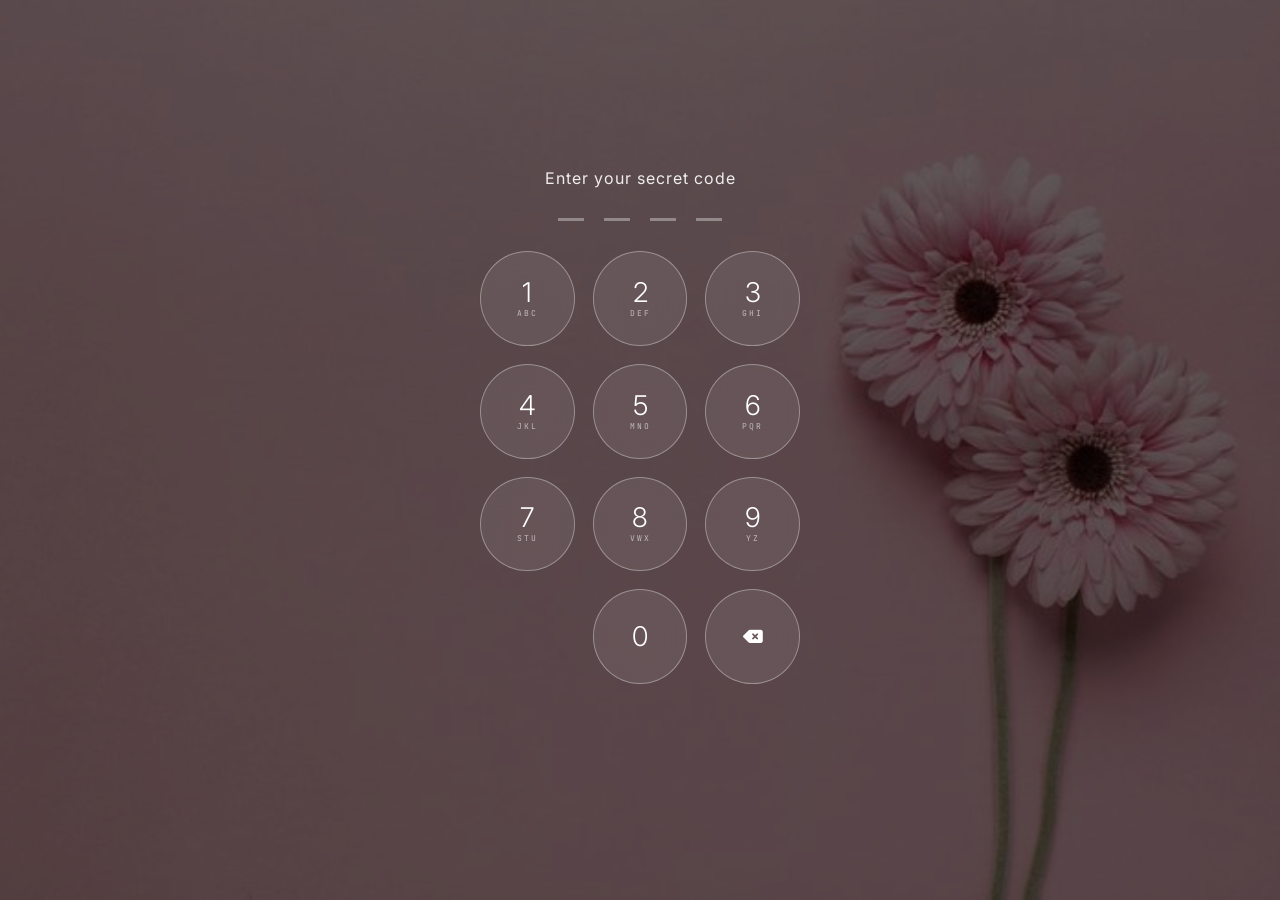
==== index.html @ e637bdd1 "update the login pagfe to index" ====
<!DOCTYPE html>
<html>
<head>
<meta charset="UTF-8">
<meta name="viewport" content="width=device-width, initial-scale=1.0">
<title>Login</title>
<link href="https://fonts.googleapis.com/css2?family=Inter:wght@300;400&family=JetBrains+Mono&display=swap" rel="stylesheet">
<link rel="stylesheet" href="https://cdnjs.cloudflare.com/ajax/libs/font-awesome/6.5.1/css/all.min.css">
<style>
  * { margin: 0; padding: 0; box-sizing: border-box; }
  html, body { height: 100%; font-family: 'Inter', sans-serif; overflow: hidden; background: #000; color: #fff; }
  .bg { position: fixed; inset: 0; background-image: url('assets/login.jpg'); background-size: cover; background-position: center; filter: brightness(0.4); z-index: 0; }
  .wrap { position: relative; z-index: 1; width: 100%; height: 100%; display: flex; flex-direction: column; align-items: center; justify-content: center; padding: 40px 24px; gap: 30px; }
  .title { font-size: 1rem; font-weight: 400; letter-spacing: 1px; opacity: 0.9; text-align: center; }
  .dots { display: flex; gap: 20px; }
  .dots span { width: 26px; height: 3px; background: rgba(255,255,255,0.35); transition: 0.25s; }
  .dots span.filled { background: #fff; transform: scaleY(1.4); }
  .dots.shake { animation: shk 0.45s ease; }
  @keyframes shk { 0%,100% { transform: translateX(0); } 20% { transform: translateX(-10px); } 40% { transform: translateX(10px); } 60% { transform: translateX(-6px); } 80% { transform: translateX(6px); } }
  .pad { display: grid; grid-template-columns: repeat(3, 1fr); gap: 18px; width: min(80vw, 320px); }
  .btn { aspect-ratio: 1 / 1; border-radius: 50%; border: 1px solid rgba(255,255,255,0.35); background: rgba(255,255,255,0.08); backdrop-filter: blur(14px); -webkit-backdrop-filter: blur(14px); color: #fff; font-family: inherit; cursor: pointer; display: flex; flex-direction: column; align-items: center; justify-content: center; gap: 2px; transition: 0.15s; }
  .btn:hover { background: rgba(255,255,255,0.16); }
  .btn:active { transform: scale(0.93); background: rgba(255,255,255,0.28); }
  .btn .num { font-size: 1.7rem; font-weight: 300; line-height: 1; }
  .btn .alpha { font-family: 'JetBrains Mono', monospace; font-size: 0.5rem; letter-spacing: 2px; opacity: 0.6; }
  .btn.empty { visibility: hidden; pointer-events: none; }
  .btn.del { font-size: 1.1rem; }
  .msg { font-family: 'JetBrains Mono', monospace; font-size: 0.8rem; letter-spacing: 3px; text-transform: uppercase; min-height: 1.4em; }
</style>
</head>
<body>

<div class="bg"></div>
<div class="wrap">
  <h2 class="title">Enter your secret code</h2>
  <div class="dots" id="dots"><span></span><span></span><span></span><span></span></div>
  <div class="pad">
    <button class="btn" onclick="press('1')"><span class="num">1</span><span class="alpha">ABC</span></button>
    <button class="btn" onclick="press('2')"><span class="num">2</span><span class="alpha">DEF</span></button>
    <button class="btn" onclick="press('3')"><span class="num">3</span><span class="alpha">GHI</span></button>
    <button class="btn" onclick="press('4')"><span class="num">4</span><span class="alpha">JKL</span></button>
    <button class="btn" onclick="press('5')"><span class="num">5</span><span class="alpha">MNO</span></button>
    <button class="btn" onclick="press('6')"><span class="num">6</span><span class="alpha">PQR</span></button>
    <button class="btn" onclick="press('7')"><span class="num">7</span><span class="alpha">STU</span></button>
    <button class="btn" onclick="press('8')"><span class="num">8</span><span class="alpha">VWX</span></button>
    <button class="btn" onclick="press('9')"><span class="num">9</span><span class="alpha">YZ</span></button>
    <button class="btn empty"></button>
    <button class="btn" onclick="press('0')"><span class="num">0</span></button>
    <button class="btn del" onclick="del()"><i class="fa-solid fa-delete-left"></i></button>
  </div>
  <p class="msg" id="msg"></p>
</div>

<script>
  localStorage.clear();
  sessionStorage.clear();

  var CODE = '1234';
  var typed = '';

  function press(k) {
    if (typed.length >= 4) return;
    typed += k;
    render();
    if (typed.length === 4) {
      setTimeout(function() {
        if (typed === CODE) {
          document.getElementById('msg').textContent = 'CORRECT';
          document.getElementById('msg').style.color = '#4ade80';
          setTimeout(function() { window.location.href = 'loading.html'; }, 600);
        } else {
          document.getElementById('msg').textContent = 'WRONG';
          document.getElementById('msg').style.color = '#e94b2c';
          document.getElementById('dots').classList.add('shake');
          setTimeout(function() {
            document.getElementById('dots').classList.remove('shake');
            typed = '';
            render();
            document.getElementById('msg').textContent = '';
          }, 500);
        }
      }, 180);
    }
  }

  function del() { typed = typed.slice(0, -1); render(); }

  function render() {
    var d = document.querySelectorAll('#dots span');
    for (var i = 0; i < d.length; i++) {
      if (i < typed.length) d[i].classList.add('filled');
      else d[i].classList.remove('filled');
    }
  }
</script>
</body>
</html>
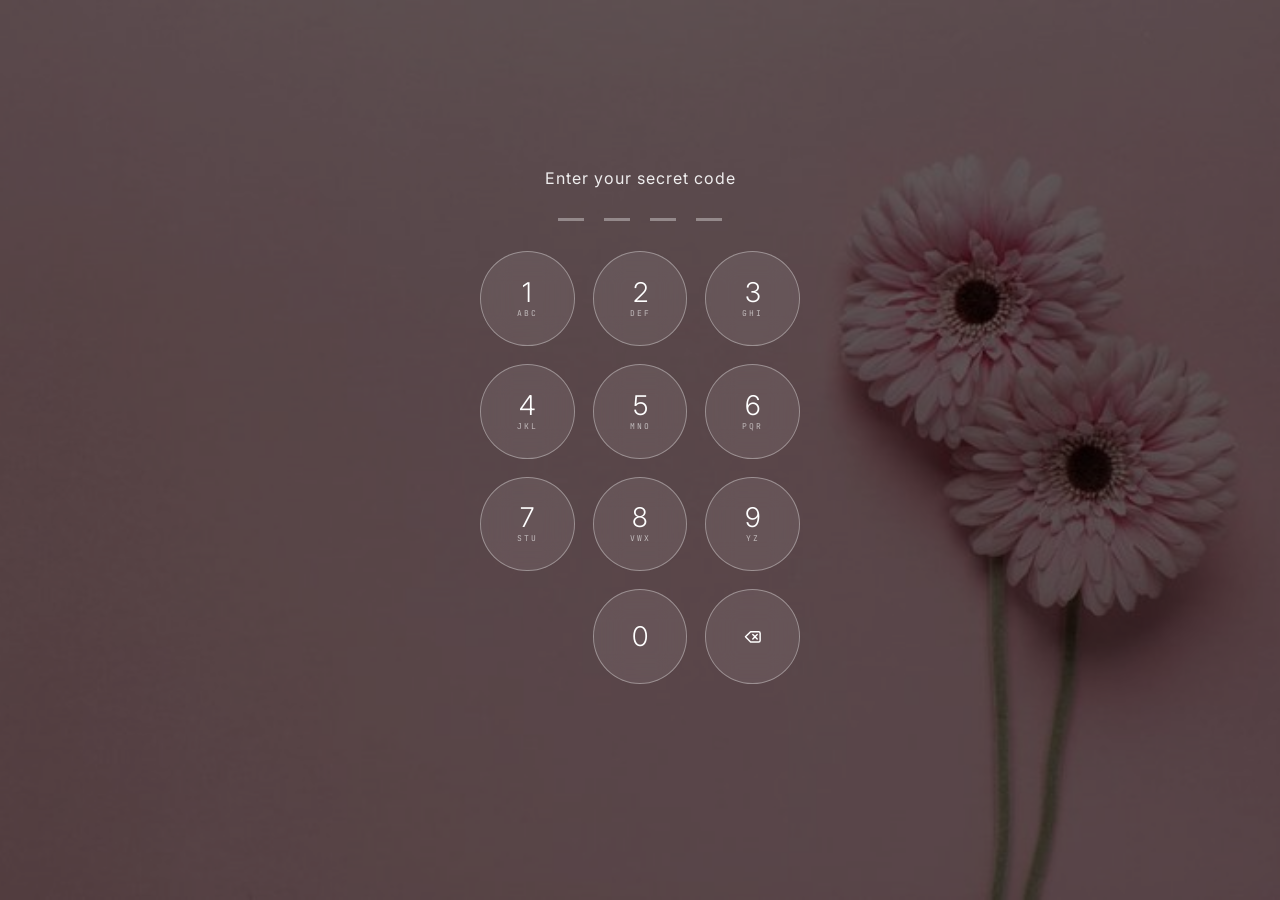
==== commit 2df05822: "Remove loading and puzzle HTML files to streamline project structure" ====
--- a/index.html
+++ b/index.html
@@ -1,97 +1,1270 @@
 <!DOCTYPE html>
-<html>
+<html lang="en">
 <head>
 <meta charset="UTF-8">
-<meta name="viewport" content="width=device-width, initial-scale=1.0">
-<title>Login</title>
-<link href="https://fonts.googleapis.com/css2?family=Inter:wght@300;400&family=JetBrains+Mono&display=swap" rel="stylesheet">
-<link rel="stylesheet" href="https://cdnjs.cloudflare.com/ajax/libs/font-awesome/6.5.1/css/all.min.css">
+<meta name="viewport" content="width=device-width, initial-scale=1.0, viewport-fit=cover">
+<title>Birthday.</title>
+<link rel="preconnect" href="https://fonts.googleapis.com">
+<link rel="preconnect" href="https://fonts.gstatic.com" crossorigin>
+<link href="https://fonts.googleapis.com/css2?family=Inter:wght@300;400;500;600;700;800;900&family=JetBrains+Mono:wght@400;500;600&display=swap" rel="stylesheet">
+<link rel="icon" href="assets/favi.png">
 <style>
+  /* ========== BASE ========== */
   * { margin: 0; padding: 0; box-sizing: border-box; }
-  html, body { height: 100%; font-family: 'Inter', sans-serif; overflow: hidden; background: #000; color: #fff; }
-  .bg { position: fixed; inset: 0; background-image: url('assets/login.jpg'); background-size: cover; background-position: center; filter: brightness(0.4); z-index: 0; }
-  .wrap { position: relative; z-index: 1; width: 100%; height: 100%; display: flex; flex-direction: column; align-items: center; justify-content: center; padding: 40px 24px; gap: 30px; }
-  .title { font-size: 1rem; font-weight: 400; letter-spacing: 1px; opacity: 0.9; text-align: center; }
-  .dots { display: flex; gap: 20px; }
-  .dots span { width: 26px; height: 3px; background: rgba(255,255,255,0.35); transition: 0.25s; }
-  .dots span.filled { background: #fff; transform: scaleY(1.4); }
-  .dots.shake { animation: shk 0.45s ease; }
+  html, body { height: 100%; overflow: hidden; background: #000; font-family: 'Inter', sans-serif; -webkit-font-smoothing: antialiased; }
+  .hidden { display: none !important; }
+  .ic { width: 1em; height: 1em; fill: none; stroke: currentColor; stroke-width: 2; stroke-linecap: round; stroke-linejoin: round; vertical-align: -0.125em; flex-shrink: 0; }
+  .screen { position: fixed; inset: 0; display: none; overflow: hidden; }
+  .screen.active { display: block; animation: scrIn 0.3s ease both; }
+  @keyframes scrIn { from { opacity: 0; } to { opacity: 1; } }
+
+  /* ========== 1. PIN ========== */
+  #s-pin { background: #000; color: #fff; }
+  #s-pin .bg { position: absolute; inset: 0; background: url('assets/login.jpg') center / cover no-repeat; z-index: 0; }
+  #s-pin .bg::after { content: ''; position: absolute; inset: 0; background: rgba(0,0,0,0.6); }
+  #s-pin .wrap { position: relative; z-index: 1; width: 100%; height: 100%; display: flex; flex-direction: column; align-items: center; justify-content: center; padding: 40px 24px; gap: 30px; }
+  #s-pin .title { font-size: 1rem; font-weight: 400; letter-spacing: 1px; opacity: 0.9; text-align: center; }
+  #s-pin .dots { display: flex; gap: 20px; }
+  #s-pin .dots span { width: 26px; height: 3px; background: rgba(255,255,255,0.35); transition: 0.25s; }
+  #s-pin .dots span.filled { background: #fff; transform: scaleY(1.4); }
+  #s-pin .dots.shake { animation: shk 0.45s ease; }
   @keyframes shk { 0%,100% { transform: translateX(0); } 20% { transform: translateX(-10px); } 40% { transform: translateX(10px); } 60% { transform: translateX(-6px); } 80% { transform: translateX(6px); } }
-  .pad { display: grid; grid-template-columns: repeat(3, 1fr); gap: 18px; width: min(80vw, 320px); }
-  .btn { aspect-ratio: 1 / 1; border-radius: 50%; border: 1px solid rgba(255,255,255,0.35); background: rgba(255,255,255,0.08); backdrop-filter: blur(14px); -webkit-backdrop-filter: blur(14px); color: #fff; font-family: inherit; cursor: pointer; display: flex; flex-direction: column; align-items: center; justify-content: center; gap: 2px; transition: 0.15s; }
-  .btn:hover { background: rgba(255,255,255,0.16); }
-  .btn:active { transform: scale(0.93); background: rgba(255,255,255,0.28); }
-  .btn .num { font-size: 1.7rem; font-weight: 300; line-height: 1; }
-  .btn .alpha { font-family: 'JetBrains Mono', monospace; font-size: 0.5rem; letter-spacing: 2px; opacity: 0.6; }
-  .btn.empty { visibility: hidden; pointer-events: none; }
-  .btn.del { font-size: 1.1rem; }
-  .msg { font-family: 'JetBrains Mono', monospace; font-size: 0.8rem; letter-spacing: 3px; text-transform: uppercase; min-height: 1.4em; }
+  #s-pin .pad { display: grid; grid-template-columns: repeat(3, 1fr); gap: 18px; width: min(80vw, 320px); }
+  #s-pin .btn { aspect-ratio: 1 / 1; border-radius: 50%; border: 1px solid rgba(255,255,255,0.35); background: rgba(255,255,255,0.08); backdrop-filter: blur(14px); -webkit-backdrop-filter: blur(14px); color: #fff; font-family: inherit; cursor: pointer; display: flex; flex-direction: column; align-items: center; justify-content: center; gap: 2px; transition: 0.15s; }
+  #s-pin .btn:hover { background: rgba(255,255,255,0.16); }
+  #s-pin .btn:active { transform: scale(0.93); background: rgba(255,255,255,0.28); }
+  #s-pin .btn .num { font-size: 1.7rem; font-weight: 300; line-height: 1; }
+  #s-pin .btn .alpha { font-family: 'JetBrains Mono', monospace; font-size: 0.5rem; letter-spacing: 2px; opacity: 0.6; }
+  #s-pin .btn.empty { visibility: hidden; pointer-events: none; }
+  #s-pin .btn.del { font-size: 1.1rem; }
+  #s-pin .msg { font-family: 'JetBrains Mono', monospace; font-size: 0.8rem; letter-spacing: 3px; text-transform: uppercase; min-height: 1.4em; }
+
+  /* ========== 2. LOADING ========== */
+  #s-load { background: #000; color: #fff; }
+  #s-load .wrap { width: 100%; height: 100%; display: flex; flex-direction: column; align-items: center; justify-content: center; gap: 22px; }
+  #s-load .loader { width: 60px; height: 60px; border-radius: 50%; background: repeating-conic-gradient(from 0deg, rgba(255,255,255,0.9) 0deg 10deg, transparent 10deg 30deg); -webkit-mask: radial-gradient(circle, transparent 42%, #000 43%); mask: radial-gradient(circle, transparent 42%, #000 43%); animation: spin 1.1s linear infinite; }
+  @keyframes spin { to { transform: rotate(360deg); } }
+  #s-load .lbl { font-family: 'JetBrains Mono', monospace; font-size: 0.85rem; letter-spacing: 6px; text-transform: uppercase; }
+  #s-load .count { font-family: 'JetBrains Mono', monospace; font-size: 1.4rem; letter-spacing: 3px; color: rgba(255,255,255,0.55); margin-top: -6px; display: flex; align-items: baseline; justify-content: center; gap: 12px; }
+  #s-load .cnum { min-width: 3ch; text-align: right; font-variant-numeric: tabular-nums; }
+  #s-load .days { font-size: 0.7rem; letter-spacing: 4px; }
+  #s-load .msg { font-weight: 300; font-size: 1.15rem; letter-spacing: 2px; margin-top: 10px; min-height: 1.6em; transition: opacity 0.4s, transform 0.4s; }
+  #s-load .msg.swap { opacity: 0; transform: translateY(6px); }
+
+  /* ========== 3. COUNTDOWN ========== */
+  #s-count { background: #fff; color: #0a0a0a; }
+  #s-count .wrap { position: relative; width: 100%; height: 100%; }
+  #s-count .top { position: absolute; top: 0; left: 0; right: 0; padding: 30px 26px; display: flex; flex-direction: column; gap: 10px; z-index: 3; }
+  #s-count .mark { font-family: 'JetBrains Mono', monospace; font-size: 0.72rem; letter-spacing: 3px; color: #8a8a8a; }
+  #s-count .title { font-weight: 800; font-size: clamp(1.4rem, 6vw, 2.4rem); line-height: 1; letter-spacing: -1.5px; }
+  #s-count .center { position: absolute; inset: 0; display: flex; flex-direction: column; align-items: center; justify-content: center; z-index: 3; }
+  #s-count .num { font-weight: 900; font-size: clamp(12rem, 45vw, 24rem); line-height: 0.85; letter-spacing: -12px; transition: transform 0.35s ease; }
+  #s-count .num.pop { transform: scale(1.12); }
+  #s-count .sub { font-family: 'JetBrains Mono', monospace; font-size: 0.75rem; letter-spacing: 4px; color: #8a8a8a; text-transform: uppercase; margin-top: 20px; }
+  #s-count .red { position: absolute; bottom: 0; left: 0; right: 0; height: 32%; background: #e94b2c; z-index: 1; }
+
+  /* ========== 4. HOME ========== */
+  #s-home { background: #fff; color: #0a0a0a; }
+
+
+  .top-stack { position: absolute; top: 0; left: 0; right: 0; z-index: 60; background: #fff; border-bottom: 1.5px solid #0a0a0a; }
+  .marquee { width: 100%; overflow: hidden; background: #0a0a0a; color: #fff; padding: 6px 0; }
+  .marquee-track { display: inline-flex; align-items: center; gap: 20px; white-space: nowrap; animation: mq 30s linear infinite; }
+  .mq-item { display: inline-flex; align-items: center; gap: 7px; font-family: 'JetBrains Mono', monospace; font-size: 0.62rem; font-weight: 500; letter-spacing: 2px; text-transform: uppercase; }
+  .mq-item .ic { color: #e94b2c; font-size: 0.55rem; }
+  .mq-sep { color: #e94b2c; font-size: 0.9rem; font-weight: 700; }
+  @keyframes mq { from { transform: translateX(0); } to { transform: translateX(-50%); } }
+
+  .nav { display: flex; align-items: center; justify-content: space-between; padding: 12px 18px; }
+  .nav-btn { width: 42px; height: 42px; border: 1.5px solid #0a0a0a; background: #fff; cursor: pointer; display: flex; align-items: center; justify-content: center; font-size: 1rem; }
+  .nav-brand { font-weight: 800; font-size: 1.4rem; letter-spacing: -1px; }
+  .nav-idx { font-family: 'JetBrains Mono', monospace; font-size: 0.7rem; letter-spacing: 2px; color: #8a8a8a; }
+
+  .dov { position: absolute; inset: 0; background: rgba(10,10,10,0.4); opacity: 0; pointer-events: none; transition: 0.35s; z-index: 70; }
+  .dov.open { opacity: 1; pointer-events: auto; }
+  .drawer { position: absolute; top: 0; left: 0; bottom: 0; width: min(80vw, 340px); background: #fff; border-right: 1.5px solid #0a0a0a; transform: translateX(-105%); transition: transform 0.45s cubic-bezier(0.22, 1, 0.36, 1); z-index: 80; display: flex; flex-direction: column; padding: 24px 22px; }
+  .drawer.open { transform: translateX(0); }
+  .drawer-head { display: flex; align-items: center; justify-content: space-between; margin-bottom: 30px; padding-bottom: 16px; border-bottom: 1.5px solid #0a0a0a; }
+  .drawer-title { font-family: 'JetBrains Mono', monospace; font-size: 0.85rem; letter-spacing: 4px; font-weight: 600; }
+  .drawer-close { width: 34px; height: 34px; border: 1.5px solid #0a0a0a; background: #fff; cursor: pointer; display: flex; align-items: center; justify-content: center; }
+  .drawer-btn { display: flex; align-items: center; gap: 16px; width: 100%; padding: 18px 4px; border: none; border-bottom: 1px solid #e5e5e5; background: transparent; cursor: pointer; text-align: left; transition: 0.25s; transform: translateX(-16px); opacity: 0; }
+  .drawer.open .drawer-btn { transform: translateX(0); opacity: 1; }
+  .drawer.open .drawer-btn:nth-child(1) { transition-delay: 0.08s; }
+  .drawer.open .drawer-btn:nth-child(2) { transition-delay: 0.13s; }
+  .drawer.open .drawer-btn:nth-child(3) { transition-delay: 0.18s; }
+  .drawer.open .drawer-btn:nth-child(4) { transition-delay: 0.23s; }
+  .drawer.open .drawer-btn:nth-child(5) { transition-delay: 0.28s; }
+  .d-num { font-family: 'JetBrains Mono', monospace; font-size: 0.68rem; color: #8a8a8a; }
+  .d-label { font-weight: 700; font-size: 1.4rem; letter-spacing: -0.5px; flex: 1; }
+  .d-arrow { font-size: 0.85rem; color: #8a8a8a; }
+
+  .stage { position: absolute; top: 108px; bottom: 52px; left: 0; right: 0; overflow: hidden; }
+  .page { position: absolute; inset: 0; opacity: 0; transform: translateX(100%); transition: transform 0.5s cubic-bezier(0.22, 1, 0.36, 1), opacity 0.4s; pointer-events: none; overflow-y: auto; }
+  .page.active { opacity: 1; transform: translateX(0); pointer-events: auto; }
+  .page.exit-left { transform: translateX(-30%); opacity: 0; }
+
+  .lab-home { position: relative; width: 100%; min-height: 100%; padding: 22px; overflow: hidden; }
+  .lab-top { display: flex; justify-content: space-between; gap: 20px; margin-bottom: 26px; position: relative; z-index: 3; }
+  .lab-top-col { display: flex; flex-direction: column; gap: 8px; }
+  .lab-top-col.right { max-width: 180px; align-items: flex-end; text-align: right; }
+  .lab-label { font-family: 'JetBrains Mono', monospace; font-size: 0.62rem; letter-spacing: 2.5px; color: #8a8a8a; text-transform: uppercase; }
+  .lab-line { width: 40px; height: 1px; background: #0a0a0a; }
+  .lab-blurb { font-size: 0.72rem; line-height: 1.5; }
+  .lab-title { font-weight: 900; font-size: clamp(4rem, 22vw, 8.5rem); line-height: 0.85; letter-spacing: -6px; position: relative; z-index: 3; }
+  .lab-side { position: absolute; right: 22px; top: 42%; display: flex; flex-direction: column; align-items: center; gap: 10px; transform: rotate(90deg); z-index: 4; pointer-events: none; white-space: nowrap; }
+  .lab-side-text { font-family: 'JetBrains Mono', monospace; font-size: 0.6rem; letter-spacing: 3px; text-transform: uppercase; }
+  .lab-side-line { width: 30px; height: 1px; background: #0a0a0a; }
+  .lab-red { position: absolute; bottom: 0; left: 0; right: 0; height: 46%; background: #e94b2c; z-index: 1; }
+  .lab-cutie { position: absolute; bottom: 0; left: 50%; transform: translateX(-50%); width: min(78vw, 380px); z-index: 2; pointer-events: none; }
+  .lab-cutie img { width: 100%; height: auto; display: block; filter: grayscale(100%) contrast(1.15); mix-blend-mode: multiply; }
+  .lab-arrow { position: absolute; bottom: 22px; left: 22px; width: 54px; height: 54px; background: #0a0a0a; color: #fff; border: none; cursor: pointer; font-size: 1.05rem; display: flex; align-items: center; justify-content: center; z-index: 5; }
+
+  .lab-page { position: relative; min-height: 100%; padding: 22px; overflow: hidden; }
+  .lab-page-top { display: flex; justify-content: space-between; margin-bottom: 26px; position: relative; z-index: 3; }
+  .lab-page-title { font-weight: 900; font-size: clamp(3.5rem, 18vw, 6.5rem); line-height: 0.85; letter-spacing: -5px; position: relative; z-index: 3; }
+  .lab-red-small { position: absolute; top: 38%; left: 0; right: 0; height: 62%; background: #e94b2c; z-index: 1; }
+  .lab-content { position: relative; z-index: 2; margin-top: 22px; display: flex; flex-direction: column; gap: 16px; }
+  .lab-caption { font-size: 0.85rem; line-height: 1.5; color: #fff; font-weight: 500; display: inline-flex; align-items: center; gap: 8px; }
+
+  .music-box { display: flex; align-items: center; gap: 16px; padding: 16px; background: #fff; border: 1.5px solid #0a0a0a; }
+  .play-btn { width: 52px; height: 52px; border: none; background: #0a0a0a; color: #fff; font-size: 1rem; cursor: pointer; display: flex; align-items: center; justify-content: center; }
+  .music-title { font-family: 'JetBrains Mono', monospace; font-weight: 700; font-size: 0.8rem; letter-spacing: 2px; margin-bottom: 8px; }
+  .eq { display: flex; gap: 3px; align-items: flex-end; height: 14px; }
+  .eq span { display: block; width: 3px; background: #e94b2c; height: 3px; animation: eq 1s ease-in-out infinite; animation-play-state: paused; }
+  .eq.active span { animation-play-state: running; }
+  @keyframes eq { 0%,100% { height: 3px; } 50% { height: 14px; } }
+
+  .notif { display: flex; align-items: center; gap: 14px; padding: 16px; background: #fff; border: 1.5px solid #0a0a0a; cursor: pointer; }
+  .notif-icon { position: relative; width: 42px; height: 42px; background: #e94b2c; color: #fff; display: flex; align-items: center; justify-content: center; }
+  .notif-dot { position: absolute; top: -4px; right: -4px; width: 12px; height: 12px; background: #0a0a0a; border: 2px solid #fff; }
+  .notif-body { flex: 1; text-align: left; }
+  .notif-title { font-weight: 700; font-size: 0.9rem; }
+  .notif-sub { font-family: 'JetBrains Mono', monospace; font-size: 0.65rem; letter-spacing: 1.5px; color: #8a8a8a; margin-top: 3px; text-transform: uppercase; }
+  .letter { margin-top: 16px; border: 1.5px solid #0a0a0a; background: #fff; padding: 20px 18px; max-height: 55vh; overflow-y: auto; }
+  .letter p { font-size: 0.95rem; line-height: 1.75; white-space: pre-wrap; }
+
+  /* ========== INSTAGRAM GALLERY ========== */
+  .ig-page {
+    position: relative;
+    width: 100%;
+    min-height: 100%;
+    background: #e8d5c8;
+    display: flex;
+    align-items: flex-start;
+    justify-content: center;
+    padding: 60px 16px 30px;
+    overflow-y: auto;
+  }
+  .ig-back {
+    position: absolute;
+    top: 16px;
+    left: 16px;
+    width: 42px;
+    height: 42px;
+    border: 1.5px solid #0a0a0a;
+    background: transparent;
+    color: #0a0a0a;
+    cursor: pointer;
+    display: flex;
+    align-items: center;
+    justify-content: center;
+    font-size: 1rem;
+    z-index: 5;
+    transition: 0.2s;
+  }
+  .ig-back:hover {
+    background: #0a0a0a;
+    color: #fff;
+  }
+  .ig-card {
+    width: 100%;
+    max-width: 460px;
+    background: #f0e3d6;
+    border: 1px solid #c9b8ab;
+    box-shadow: 0 10px 30px rgba(0,0,0,0.12);
+    display: flex;
+    flex-direction: column;
+  }
+  .ig-head {
+    display: flex;
+    align-items: center;
+    justify-content: space-between;
+    padding: 14px 16px;
+    border-bottom: 1px solid #d6c5b6;
+  }
+  .ig-user {
+    display: flex;
+    align-items: center;
+    gap: 12px;
+  }
+  .ig-avatar {
+    width: 40px;
+    height: 40px;
+    border-radius: 50%;
+    padding: 2px;
+    background: conic-gradient(from 180deg, #f9ce34, #ee2a7b, #6228d7, #f9ce34);
+    display: flex;
+    align-items: center;
+    justify-content: center;
+  }
+  .ig-avatar img {
+    width: 100%;
+    height: 100%;
+    border-radius: 50%;
+    object-fit: cover;
+    background: #f0e3d6;
+    border: 2px solid #f0e3d6;
+  }
+  .ig-username {
+    font-weight: 600;
+    font-size: 0.92rem;
+    color: #0a0a0a;
+    letter-spacing: 0.3px;
+  }
+  .ig-actions {
+    display: flex;
+    gap: 16px;
+    color: #0a0a0a;
+    font-size: 1.15rem;
+  }
+  .ig-photo {
+    position: relative;
+    width: 100%;
+    aspect-ratio: 1 / 1;
+    background: #d6c5b6;
+    overflow: hidden;
+  }
+  .ig-slide {
+    position: absolute;
+    inset: 0;
+    width: 100%;
+    height: 100%;
+    object-fit: cover;
+    opacity: 0;
+    transition: opacity 0.9s ease;
+  }
+  .ig-slide.active { opacity: 1; }
+  .ig-bottom {
+    display: flex;
+    align-items: center;
+    justify-content: space-between;
+    padding: 12px 16px 6px;
+    color: #0a0a0a;
+    font-size: 1.4rem;
+  }
+  .ig-icons-left {
+    display: flex;
+    gap: 16px;
+  }
+  .ig-caption {
+    padding: 4px 16px 18px;
+    font-size: 0.88rem;
+    color: #0a0a0a;
+    line-height: 1.5;
+  }
+  .ig-cap-user {
+    font-weight: 700;
+    margin-right: 8px;
+  }
+  .ig-cap-text { color: #3a3a3a; }
+
+  .btn-solid { padding: 14px 24px; border: 1.5px solid #0a0a0a; background: #0a0a0a; color: #fff; font-family: 'JetBrains Mono', monospace; font-size: 0.78rem; font-weight: 600; letter-spacing: 3px; text-transform: uppercase; cursor: pointer; display: inline-flex; align-items: center; justify-content: center; gap: 8px; text-decoration: none; }
+  .flyer-wrap { margin-top: 16px; display: flex; flex-direction: column; gap: 12px; animation: flyerIn 0.6s ease both; }
+  @keyframes flyerIn { from { opacity: 0; transform: translateY(20px); } to { opacity: 1; transform: translateY(0); } }
+  .flyer-frame { border: 1.5px solid #0a0a0a; background: #fff; padding: 6px; }
+  .flyer-frame img { width: 100%; display: block; }
+  .flyer-actions { display: flex; gap: 10px; flex-wrap: wrap; }
+  .flyer-actions .btn-solid { flex: 1; min-width: 130px; }
+
+  .gift-btn {
+    width: 120px; height: 120px;
+    border-radius: 50%;
+    background: #0a0a0a;
+    color: #fff;
+    border: none;
+    cursor: pointer;
+    display: flex;
+    flex-direction: column;
+    align-items: center;
+    justify-content: center;
+    gap: 6px;
+    margin: 20px auto;
+    font-family: 'JetBrains Mono', monospace;
+    font-size: 0.6rem;
+    letter-spacing: 2px;
+    text-transform: uppercase;
+    box-shadow: 0 0 0 0 rgba(233, 75, 44, 0.6);
+    animation: giftPulse 2s ease-in-out infinite;
+    position: relative;
+    z-index: 5;
+  }
+  .gift-btn .ic { font-size: 2rem; }
+  @keyframes giftPulse {
+    0%, 100% { box-shadow: 0 0 0 0 rgba(233, 75, 44, 0.6); transform: scale(1); }
+    50%      { box-shadow: 0 0 0 20px rgba(233, 75, 44, 0); transform: scale(1.05); }
+  }
+  .gift-btn:active { transform: scale(0.95); }
+
+  .hurray-overlay {
+    position: fixed; inset: 0;
+    display: flex; align-items: center; justify-content: center;
+    pointer-events: none;
+    z-index: 9999;
+    background: rgba(233, 75, 44, 0.25);
+    animation: hurrayFade 2s ease forwards;
+  }
+  .hurray-overlay span {
+    font-weight: 900;
+    font-size: clamp(3rem, 16vw, 9rem);
+    letter-spacing: -4px;
+    color: #0a0a0a;
+    text-shadow: 0 0 30px rgba(255,255,255,0.8);
+    animation: hurrayPop 1.6s ease-out forwards;
+  }
+  @keyframes hurrayPop {
+    0% { opacity: 0; transform: scale(0.4); }
+    35% { opacity: 1; transform: scale(1.1); }
+    70% { opacity: 1; transform: scale(1); }
+    100% { opacity: 0; transform: scale(1.05); }
+  }
+  @keyframes hurrayFade {
+    0%, 80% { opacity: 1; }
+    100% { opacity: 0; }
+  }
+
+  .footer {
+    position: absolute; bottom: 0; left: 0; right: 0;
+    z-index: 55;
+    display: flex; align-items: center; justify-content: center;
+    gap: 6px; padding: 12px 14px;
+    background: #0a0a0a; color: #fff;
+    font-family: 'JetBrains Mono', monospace;
+    font-size: 0.62rem; letter-spacing: 2px;
+    text-transform: uppercase;
+  }
+  .footer .ic { color: #e94b2c; font-size: 0.6rem; }
+
+  @media (max-width: 480px) {
+    .ig-page { padding: 56px 12px 24px; }
+    .ig-back { top: 12px; left: 12px; width: 38px; height: 38px; }
+    .ig-avatar { width: 36px; height: 36px; }
+    .ig-username { font-size: 0.85rem; }
+    .ig-actions { font-size: 1.05rem; gap: 14px; }
+    .ig-bottom { font-size: 1.25rem; padding: 10px 14px 4px; }
+    .ig-caption { font-size: 0.82rem; padding: 4px 14px 14px; }
+  }
+
+  /* ========== 5. PUZZLE ========== */
+  #s-puzzle { background: #fff; color: #0a0a0a; }
+  #s-puzzle .wrap { position: relative; width: 100%; height: 100%; display: flex; flex-direction: column; align-items: center; justify-content: center; padding: 40px 24px; }
+  #s-puzzle .top { position: absolute; top: 26px; left: 24px; right: 24px; display: flex; justify-content: space-between; }
+  #s-puzzle .lbl { font-family: 'JetBrains Mono', monospace; font-size: 0.62rem; letter-spacing: 2.5px; color: #8a8a8a; text-transform: uppercase; }
+  #s-puzzle .title { font-weight: 900; font-size: clamp(1.8rem, 8vw, 3rem); line-height: 0.9; letter-spacing: -2px; width: 100%; max-width: 400px; margin-bottom: 12px; z-index: 3; }
+  #s-puzzle .tag { font-family: 'JetBrains Mono', monospace; font-size: 0.66rem; letter-spacing: 2px; text-transform: uppercase; border: 1.5px solid #0a0a0a; padding: 6px 12px; margin-bottom: 24px; background: #fff; z-index: 3; }
+  #s-puzzle .frame { border: 1.5px solid #0a0a0a; padding: 10px; width: min(86vw, 320px); aspect-ratio: 1/1; background: #fff; z-index: 3; }
+  #s-puzzle .preview, #s-puzzle .grid { width: 100%; height: 100%; overflow: hidden; }
+  #s-puzzle .preview img { width: 100%; height: 100%; object-fit: cover; filter: grayscale(100%) contrast(1.1); }
+  #s-puzzle .grid { display: grid; grid-template-columns: repeat(3, 1fr); grid-template-rows: repeat(3, 1fr); gap: 2px; background: #0a0a0a; }
+  #s-puzzle .piece { background-size: 300% 300%; background-repeat: no-repeat; cursor: pointer; transition: 0.2s; filter: grayscale(100%) contrast(1.1); }
+  #s-puzzle .piece.sel { transform: scale(0.9); box-shadow: 0 0 0 2px #e94b2c inset; filter: grayscale(0%); }
+  #s-puzzle .swaps { margin-top: 18px; font-family: 'JetBrains Mono', monospace; font-weight: 600; font-size: 0.72rem; letter-spacing: 3px; text-transform: uppercase; z-index: 3; }
+  #s-puzzle .red { position: absolute; bottom: 0; left: 0; right: 0; height: 22%; background: #e94b2c; z-index: 1; }
+
+  .hurray { position: fixed; inset: 0; display: flex; align-items: center; justify-content: center; pointer-events: none; z-index: 9999; background: rgba(233,75,44,0.15); }
+  .hurray span { font-weight: 900; font-size: clamp(3rem, 16vw, 9rem); letter-spacing: -4px; animation: hp 1.6s ease-out forwards; }
+  @keyframes hp { 0% { opacity: 0; transform: scale(0.4); } 35% { opacity: 1; transform: scale(1.1); } 70% { opacity: 1; transform: scale(1); } 100% { opacity: 0; transform: scale(1.05); } }
+
+  #s-puzzle .win-screen { position: absolute; inset: 0; background: #fff; display: flex; flex-direction: column; align-items: center; justify-content: center; padding: 30px 24px; z-index: 100; opacity: 0; transition: opacity 0.6s ease; overflow-y: auto; }
+  #s-puzzle .win-screen.show { opacity: 1; }
+  #s-puzzle .win-title { font-weight: 900; font-size: clamp(2rem, 10vw, 3.5rem); letter-spacing: -3px; text-align: center; margin-bottom: 8px; }
+  #s-puzzle .win-sub { font-family: 'JetBrains Mono', monospace; font-size: 0.72rem; letter-spacing: 3px; color: #8a8a8a; text-transform: uppercase; margin-bottom: 24px; text-align: center; }
+  #s-puzzle .flyer-frame { width: min(90vw, 360px); border: 1.5px solid #0a0a0a; background: #fff; padding: 8px; margin-bottom: 20px; animation: pzFlyerIn 0.8s ease both; }
+  @keyframes pzFlyerIn { from { opacity: 0; transform: translateY(30px); } to { opacity: 1; transform: translateY(0); } }
+  #s-puzzle .flyer-frame img { width: 100%; display: block; }
+  #s-puzzle .win-actions { display: flex; gap: 10px; flex-wrap: wrap; justify-content: center; width: min(90vw, 360px); }
+  #s-puzzle .btn-solid { padding: 14px 20px; border: 1.5px solid #0a0a0a; background: #0a0a0a; color: #fff; font-family: 'JetBrains Mono', monospace; font-size: 0.72rem; font-weight: 600; letter-spacing: 2px; text-transform: uppercase; cursor: pointer; display: inline-flex; align-items: center; justify-content: center; gap: 8px; text-decoration: none; flex: 1; min-width: 130px; transition: 0.2s; }
+  #s-puzzle .btn-solid:hover { background: #e94b2c; border-color: #e94b2c; transform: translate(-2px, -2px); box-shadow: 4px 4px 0 #0a0a0a; }
+  #s-puzzle .btn-solid.outline { background: #fff; color: #0a0a0a; }
+  #s-puzzle .btn-solid.outline:hover { background: #0a0a0a; color: #fff; }
 </style>
 </head>
 <body>
-
-<div class="bg"></div>
-<div class="wrap">
-  <h2 class="title">Enter your secret code</h2>
-  <div class="dots" id="dots"><span></span><span></span><span></span><span></span></div>
-  <div class="pad">
-    <button class="btn" onclick="press('1')"><span class="num">1</span><span class="alpha">ABC</span></button>
-    <button class="btn" onclick="press('2')"><span class="num">2</span><span class="alpha">DEF</span></button>
-    <button class="btn" onclick="press('3')"><span class="num">3</span><span class="alpha">GHI</span></button>
-    <button class="btn" onclick="press('4')"><span class="num">4</span><span class="alpha">JKL</span></button>
-    <button class="btn" onclick="press('5')"><span class="num">5</span><span class="alpha">MNO</span></button>
-    <button class="btn" onclick="press('6')"><span class="num">6</span><span class="alpha">PQR</span></button>
-    <button class="btn" onclick="press('7')"><span class="num">7</span><span class="alpha">STU</span></button>
-    <button class="btn" onclick="press('8')"><span class="num">8</span><span class="alpha">VWX</span></button>
-    <button class="btn" onclick="press('9')"><span class="num">9</span><span class="alpha">YZ</span></button>
-    <button class="btn empty"></button>
-    <button class="btn" onclick="press('0')"><span class="num">0</span></button>
-    <button class="btn del" onclick="del()"><i class="fa-solid fa-delete-left"></i></button>
+<svg width="0" height="0" style="position:absolute" aria-hidden="true">
+  <defs>
+    <symbol id="i-arrow-right" viewBox="0 0 24 24"><path d="M5 12h14M13 6l6 6-6 6"/></symbol>
+    <symbol id="i-arrow-left" viewBox="0 0 24 24"><path d="M19 12H5M11 6l-6 6 6 6"/></symbol>
+    <symbol id="i-bars" viewBox="0 0 24 24"><path d="M4 6h16M4 12h16M4 18h16"/></symbol>
+    <symbol id="i-xmark" viewBox="0 0 24 24"><path d="M6 6l12 12M18 6L6 18"/></symbol>
+    <symbol id="i-bell" viewBox="0 0 24 24"><path d="M18 8a6 6 0 0 0-12 0c0 7-3 9-3 9h18s-3-2-3-9M13.7 21a2 2 0 0 1-3.4 0"/></symbol>
+    <symbol id="i-bolt" viewBox="0 0 24 24"><path fill="currentColor" stroke="none" d="M13 2 4 14h7l-1 8 9-12h-7z"/></symbol>
+    <symbol id="i-bookmark" viewBox="0 0 24 24"><path d="M19 21l-7-5-7 5V5a2 2 0 0 1 2-2h10a2 2 0 0 1 2 2z"/></symbol>
+    <symbol id="i-certificate" viewBox="0 0 24 24"><path fill="currentColor" stroke="none" d="M12 2l2.4 2.6 3.5-.4.4 3.5L21 10l-1.7 3.1.9 3.4-3.4.9L15 21l-3-1.8L9 21l-1.8-3.6-3.4-.9.9-3.4L3 10l2.7-2.3.4-3.5 3.5.4z"/></symbol>
+    <symbol id="i-code" viewBox="0 0 24 24"><path d="M8 6l-6 6 6 6M16 6l6 6-6 6"/></symbol>
+    <symbol id="i-comment" viewBox="0 0 24 24"><path d="M21 12a8 8 0 0 1-11.6 7.1L3 21l1.9-5.4A8 8 0 1 1 21 12z"/></symbol>
+    <symbol id="i-download" viewBox="0 0 24 24"><path d="M12 3v12M7 10l5 5 5-5M4 21h16"/></symbol>
+    <symbol id="i-envelope" viewBox="0 0 24 24"><rect x="3" y="5" width="18" height="14" rx="2"/><path d="M3 7l9 6 9-6"/></symbol>
+    <symbol id="i-gift" viewBox="0 0 24 24"><rect x="3" y="8" width="18" height="4"/><path d="M12 8v13M5 12v9h14v-9M7.5 8a2.5 2.5 0 0 1 0-5C11 3 12 8 12 8s1-5 4.5-5a2.5 2.5 0 0 1 0 5"/></symbol>
+    <symbol id="i-heart" viewBox="0 0 24 24"><path d="M20.8 5.6a5 5 0 0 0-7.1 0L12 7.3l-1.7-1.7a5 5 0 0 0-7.1 7.1L12 21.5l8.8-8.8a5 5 0 0 0 0-7.1z"/></symbol>
+    <symbol id="i-heart-f" viewBox="0 0 24 24"><path fill="currentColor" stroke="none" d="M20.8 5.6a5 5 0 0 0-7.1 0L12 7.3l-1.7-1.7a5 5 0 0 0-7.1 7.1L12 21.5l8.8-8.8a5 5 0 0 0 0-7.1z"/></symbol>
+    <symbol id="i-lock" viewBox="0 0 24 24"><rect x="5" y="11" width="14" height="10" rx="2"/><path d="M8 11V7a4 4 0 0 1 8 0v4"/></symbol>
+    <symbol id="i-paper-plane" viewBox="0 0 24 24"><path d="M22 2L11 13M22 2l-7 20-4-9-9-4z"/></symbol>
+    <symbol id="i-pause" viewBox="0 0 24 24"><path fill="currentColor" stroke="none" d="M6 4h4v16H6zM14 4h4v16h-4z"/></symbol>
+    <symbol id="i-play" viewBox="0 0 24 24"><path fill="currentColor" stroke="none" d="M7 4l13 8-13 8z"/></symbol>
+    <symbol id="i-phone" viewBox="0 0 24 24"><path d="M22 16.9v3a2 2 0 0 1-2.2 2 19.8 19.8 0 0 1-8.6-3.1 19.5 19.5 0 0 1-6-6A19.8 19.8 0 0 1 2.1 4.2 2 2 0 0 1 4.1 2h3a2 2 0 0 1 2 1.7c.1 1 .4 1.9.7 2.8a2 2 0 0 1-.5 2.1L8 9.9a16 16 0 0 0 6 6l1.3-1.3a2 2 0 0 1 2.1-.4c.9.3 1.8.6 2.8.7a2 2 0 0 1 1.7 2z"/></symbol>
+    <symbol id="i-puzzle-piece" viewBox="0 0 24 24"><path d="M20 12v6a2 2 0 0 1-2 2h-4v-2a2 2 0 1 0-4 0v2H6a2 2 0 0 1-2-2v-4h2a2 2 0 1 0 0-4H4V6a2 2 0 0 1 2-2h4V3a2 2 0 1 1 4 0v1h4a2 2 0 0 1 2 2v4h-1a2 2 0 1 0 0 4z"/></symbol>
+    <symbol id="i-share-nodes" viewBox="0 0 24 24"><circle cx="18" cy="5" r="3"/><circle cx="6" cy="12" r="3"/><circle cx="18" cy="19" r="3"/><path d="M8.6 13.5l6.8 4M15.4 6.5l-6.8 4"/></symbol>
+    <symbol id="i-star" viewBox="0 0 24 24"><path fill="currentColor" stroke="none" d="M12 2l3 6.9 7.5.7-5.7 5 1.7 7.4L12 18l-6.5 4 1.7-7.4-5.7-5 7.5-.7z"/></symbol>
+    <symbol id="i-wand-magic-sparkles" viewBox="0 0 24 24"><path d="M4 20L15 9M14 4l1.2 2.8L18 8l-2.8 1.2L14 12l-1.2-2.8L10 8l2.8-1.2zM19 14l.7 1.6 1.6.7-1.6.7-.7 1.6-.7-1.6-1.6-.7 1.6-.7z"/></symbol>
+    <symbol id="i-delete-left" viewBox="0 0 24 24"><path d="M20 5H9l-7 7 7 7h11a2 2 0 0 0 2-2V7a2 2 0 0 0-2-2zM18 9l-6 6M12 9l6 6"/></symbol>
+    <symbol id="i-house" viewBox="0 0 24 24"><path d="M3 11l9-8 9 8M5 10v10h5v-6h4v6h5V10"/></symbol>
+  </defs>
+</svg>
+
+<!-- ================= 1. PIN ================= -->
+<section class="screen active" id="s-pin">
+  <div class="bg"></div>
+  <div class="wrap">
+    <h2 class="title">Enter your secret code</h2>
+    <div class="dots" id="dots"><span></span><span></span><span></span><span></span></div>
+    <div class="pad" id="pad">
+      <button class="btn" data-k="1"><span class="num">1</span><span class="alpha">ABC</span></button>
+      <button class="btn" data-k="2"><span class="num">2</span><span class="alpha">DEF</span></button>
+      <button class="btn" data-k="3"><span class="num">3</span><span class="alpha">GHI</span></button>
+      <button class="btn" data-k="4"><span class="num">4</span><span class="alpha">JKL</span></button>
+      <button class="btn" data-k="5"><span class="num">5</span><span class="alpha">MNO</span></button>
+      <button class="btn" data-k="6"><span class="num">6</span><span class="alpha">PQR</span></button>
+      <button class="btn" data-k="7"><span class="num">7</span><span class="alpha">STU</span></button>
+      <button class="btn" data-k="8"><span class="num">8</span><span class="alpha">VWX</span></button>
+      <button class="btn" data-k="9"><span class="num">9</span><span class="alpha">YZ</span></button>
+      <button class="btn empty" tabindex="-1" aria-hidden="true"></button>
+      <button class="btn" data-k="0"><span class="num">0</span></button>
+      <button class="btn del" data-act="del"><svg class="ic"><use href="#i-delete-left"/></svg></button>
+    </div>
+    <p class="msg" id="pinMsg"></p>
   </div>
-  <p class="msg" id="msg"></p>
+</section>
+
+<!-- ================= 2. LOADING ================= -->
+<section class="screen" id="s-load">
+  <div class="wrap">
+    <div class="loader"></div>
+    <p class="lbl">LOADING</p>
+    <p class="count"><span class="cnum" id="count">1</span><span class="days">DAYS</span></p>
+    <p class="msg" id="loadMsg">A special day</p>
+  </div>
+</section>
+
+<!-- ================= 3. COUNTDOWN ================= -->
+<section class="screen" id="s-count">
+  <div class="wrap">
+    <div class="top">
+      <span class="mark">/ COUNT</span>
+      <h2 class="title">BIRTHDAY<br>COUNTDOWN</h2>
+    </div>
+    <div class="center">
+      <div class="num" id="cdNum">5</div>
+      <p class="sub">PREPARING</p>
+    </div>
+    <div class="red"></div>
+  </div>
+</section>
+
+<!-- ================= 4. HOME ================= -->
+<section class="screen" id="s-home">
+<div class="top-stack">
+  <div class="marquee">
+    <div class="marquee-track">
+      <span class="mq-item"><svg class="ic"><use href="#i-code"/></svg> create by Techprotocol</span>
+      <span class="mq-sep">·</span>
+      <span class="mq-item"><svg class="ic"><use href="#i-phone"/></svg> 0545395049</span>
+      <span class="mq-sep">·</span>
+      <span class="mq-item"><svg class="ic"><use href="#i-envelope"/></svg> devscore78@gmail.com</span>
+      <span class="mq-sep">·</span>
+      <span class="mq-item"><svg class="ic"><use href="#i-code"/></svg> create by Techprotocol</span>
+      <span class="mq-sep">·</span>
+      <span class="mq-item"><svg class="ic"><use href="#i-phone"/></svg> 0545395049</span>
+      <span class="mq-sep">·</span>
+      <span class="mq-item"><svg class="ic"><use href="#i-envelope"/></svg> devscore78@gmail.com</span>
+      <span class="mq-sep">·</span>
+    </div>
+  </div>
+  <nav class="nav">
+    <button class="nav-btn" id="navLeft"><svg class="ic"><use id="navIcon" href="#i-bars"/></svg></button>
+    <span class="nav-brand">lab.</span>
+    <span class="nav-idx" id="navIdx">01 / 05</span>
+  </nav>
 </div>
 
+<div class="dov" id="dov"></div>
+<aside class="drawer" id="drawer">
+  <div class="drawer-head">
+    <span class="drawer-title">MENU</span>
+    <button class="drawer-close" id="drawerClose"><svg class="ic"><use href="#i-xmark"/></svg></button>
+  </div>
+  <button class="drawer-btn" data-page="home"><span class="d-num">01</span><span class="d-label">Home</span><svg class="ic d-arrow"><use href="#i-arrow-right"/></svg></button>
+  <button class="drawer-btn" data-page="music"><span class="d-num">02</span><span class="d-label">Music</span><svg class="ic d-arrow"><use href="#i-arrow-right"/></svg></button>
+  <button class="drawer-btn" data-page="message"><span class="d-num">03</span><span class="d-label">Message</span><svg class="ic d-arrow"><use href="#i-arrow-right"/></svg></button>
+  <button class="drawer-btn" data-page="gallery"><span class="d-num">04</span><span class="d-label">Gallery</span><svg class="ic d-arrow"><use href="#i-arrow-right"/></svg></button>
+  <button class="drawer-btn" data-page="surprise"><span class="d-num">05</span><span class="d-label">Surprise</span><svg class="ic d-arrow"><use href="#i-arrow-right"/></svg></button>
+</aside>
+
+<main class="stage">
+
+  <article class="page active" data-page="home">
+    <div class="lab-home">
+      <div class="lab-top">
+        <div class="lab-top-col">
+          <span class="lab-label">SCROLL</span>
+          <span class="lab-line"></span>
+          <span class="lab-label">16 · OCTOBER</span>
+        </div>
+        <div class="lab-top-col right">
+          <p class="lab-blurb">A private space made just for you.</p>
+        </div>
+      </div>
+      <h1 class="lab-title">Birthday.</h1>
+      <div class="lab-side">
+        <span class="lab-side-text">A SPECIAL MOMENT</span>
+        <span class="lab-side-line"></span>
+        <span class="lab-side-text">FOR CHARITY</span>
+      </div>
+      <div class="lab-red"></div>
+      <div class="lab-cutie"><img data-src="assets/cutie.png" alt="" decoding="async"></div>
+      <button class="lab-arrow" id="labArrow"><svg class="ic"><use href="#i-arrow-right"/></svg></button>
+    </div>
+  </article>
+
+  <article class="page" data-page="music">
+    <div class="lab-page">
+      <div class="lab-page-top">
+        <span class="lab-label">02 / MUSIC</span>
+        <span class="lab-label">16 · 10</span>
+      </div>
+      <h2 class="lab-page-title">Sound.</h2>
+      <div class="lab-red-small"></div>
+      <div class="lab-content">
+        <div class="music-box">
+          <button class="play-btn" id="playBtn"><svg class="ic"><use href="#i-play"/></svg></button>
+          <div style="flex:1">
+            <p class="music-title">OUR SONG</p>
+            <div class="eq" id="eq"><span></span><span></span><span></span><span></span><span></span><span></span><span></span><span></span></div>
+          </div>
+        </div>
+        <p class="lab-caption">A little something to set the mood.</p>
+      </div>
+    </div>
+  </article>
+
+  <article class="page" data-page="message">
+    <div class="lab-page">
+      <div class="lab-page-top">
+        <span class="lab-label">03 / MESSAGE</span>
+        <span class="lab-label">16 · 10</span>
+      </div>
+      <h2 class="lab-page-title">Letter.</h2>
+      <div class="lab-red-small"></div>
+      <div class="lab-content">
+        <div class="notif" id="notif">
+          <div class="notif-icon"><svg class="ic"><use href="#i-bell"/></svg><span class="notif-dot"></span></div>
+          <div class="notif-body">
+            <p class="notif-title">I left you a mail</p>
+            <p class="notif-sub">Tap to open</p>
+          </div>
+          <svg class="ic"><use href="#i-arrow-right"/></svg>
+        </div>
+        <div class="letter hidden" id="letter">
+          <p id="letterText"></p>
+        </div>
+      </div>
+    </div>
+  </article>
+
+  <article class="page" data-page="gallery">
+    <div class="ig-page">
+      <button class="ig-back" id="igBack"><svg class="ic"><use href="#i-arrow-left"/></svg></button>
+
+      <div class="ig-card">
+        <div class="ig-head">
+          <div class="ig-user">
+            <div class="ig-avatar">
+              <img data-src="assets/cutie.png" alt="" decoding="async">
+            </div>
+            <span class="ig-username">for_you</span>
+          </div>
+          <div class="ig-actions">
+            <svg class="ic"><use href="#i-heart"/></svg>
+            <svg class="ic"><use href="#i-paper-plane"/></svg>
+          </div>
+        </div>
+
+        <div class="ig-photo">
+          <img class="ig-slide active" data-src="assets/img1.jpeg" alt="" decoding="async">
+          <img class="ig-slide" data-src="assets/img2.jpeg" alt="" decoding="async">
+          <img class="ig-slide" data-src="assets/img3.jpeg" alt="" decoding="async">
+          <img class="ig-slide" data-src="assets/img4.jpeg" alt="" decoding="async">
+          <img class="ig-slide" data-src="assets/img5.jpg" alt="" decoding="async">
+          <img class="ig-slide" data-src="assets/img6.jpg" alt="" decoding="async">
+        </div>
+
+        <div class="ig-bottom">
+          <div class="ig-icons-left">
+            <svg class="ic"><use href="#i-heart"/></svg>
+            <svg class="ic"><use href="#i-comment"/></svg>
+            <svg class="ic"><use href="#i-paper-plane"/></svg>
+          </div>
+          <svg class="ic"><use href="#i-bookmark"/></svg>
+        </div>
+
+        <div class="ig-caption">
+          <span class="ig-cap-user">for_you</span>
+          <span class="ig-cap-text">A special one</span>
+        </div>
+      </div>
+    </div>
+  </article>
+
+  <article class="page" data-page="surprise">
+    <div class="lab-page">
+      <div class="lab-page-top">
+        <span class="lab-label">05 / SURPRISE</span>
+        <span class="lab-label">16 · 10</span>
+      </div>
+      <h2 class="lab-page-title">Unwrap.</h2>
+      <div class="lab-red-small"></div>
+      <div class="lab-content">
+        <p class="lab-caption" id="surpriseSub"><svg class="ic"><use href="#i-lock"/></svg> Complete a game to unlock the gift</p>
+
+        <button class="btn-solid" id="playGame"><svg class="ic"><use href="#i-puzzle-piece"/></svg> PLAY GAME</button>
+
+        <button class="gift-btn hidden" id="giftBtn">
+          <svg class="ic"><use href="#i-gift"/></svg>
+          TAP FOR MAGIC
+        </button>
+
+        <div class="flyer-wrap hidden" id="flyerWrap">
+          <div class="flyer-frame"><img data-src="assets/hero-bg.jpg" alt="" decoding="async"></div>
+          <div class="flyer-actions">
+            <a class="btn-solid" download="surprise.jpg" href="assets/hero-bg.jpg"><svg class="ic"><use href="#i-download"/></svg> DOWNLOAD</a>
+            <button class="btn-solid" id="shareBtn"><svg class="ic"><use href="#i-share-nodes"/></svg> SHARE</button>
+          </div>
+        </div>
+      </div>
+    </div>
+  </article>
+
+</main>
+
+<footer class="footer">
+  <svg class="ic"><use href="#i-code"/></svg> © Techprotocol
+</footer>
+</section>
+
+<!-- ================= 5. PUZZLE ================= -->
+<section class="screen" id="s-puzzle">
+  <div class="wrap">
+    <div class="top">
+      <span class="lbl">/ GAME</span>
+      <span class="lbl">FIX THE PICTURE</span>
+    </div>
+    <h2 class="title">Fix the<br>Picture.</h2>
+    <p class="tag" id="pzHint">Memorize the image! Shuffling in 3s…</p>
+    <div class="frame">
+      <div class="preview" id="pzPreview"><img data-src="assets/puzzle.jpeg" alt="" decoding="async"></div>
+      <div class="grid hidden" id="pzGrid"></div>
+    </div>
+    <p class="swaps" id="pzSwaps">SWAPS: 0</p>
+    <div class="red"></div>
+  </div>
+
+  <div class="win-screen hidden" id="pzWin">
+    <h2 class="win-title">HURRAY!</h2>
+    <p class="win-sub">You unlocked your surprise</p>
+    <div class="flyer-frame"><img data-src="assets/hero-bg.jpg" alt="surprise" decoding="async"></div>
+    <div class="win-actions">
+      <a class="btn-solid" download="surprise.jpg" href="assets/hero-bg.jpg"><svg class="ic"><use href="#i-download"/></svg> DOWNLOAD</a>
+      <button class="btn-solid outline" id="pzShare"><svg class="ic"><use href="#i-share-nodes"/></svg> SHARE</button>
+    </div>
+    <div class="win-actions" style="margin-top: 12px;">
+      <button class="btn-solid outline" id="pzBack" style="flex: 1;"><svg class="ic"><use href="#i-house"/></svg> BACK HOME</button>
+    </div>
+  </div>
+</section>
+
+<!-- audio lives outside the screens so it never restarts when the screen changes -->
+<audio id="applause" src="assets/applause.mp3" loop preload="none"></audio>
+<audio id="bgAudio" src="assets/song.mp3" preload="none"></audio>
+
 <script>
-  localStorage.clear();
-  sessionStorage.clear();
-
+(function () {
+  'use strict';
+
+  function $(id) { return document.getElementById(id); }
+  function ic(n) { return '<svg class="ic"><use href="#i-' + n + '"/></svg>'; }
+
+  /* ------------------------------------------------------------
+     Storage (safe if the browser blocks it). Fresh start each visit,
+     same as the old login page which cleared everything.
+  ------------------------------------------------------------ */
+  var PUZZLE_KEY = 'tp_puzzle_solved';
+  var solvedMem = false;
+  function store(op, k, v) {
+    try {
+      if (op === 'get') return localStorage.getItem(k);
+      if (op === 'set') localStorage.setItem(k, v);
+      else localStorage.removeItem(k);
+    } catch (e) {}
+    return null;
+  }
+  store('del', PUZZLE_KEY);
+  function isSolved() { return solvedMem || store('get', PUZZLE_KEY) === '1'; }
+
+  /* ------------------------------------------------------------
+     Screens
+  ------------------------------------------------------------ */
+  var screens = document.querySelectorAll('.screen');
+  function show(name) {
+    for (var i = 0; i < screens.length; i++) {
+      screens[i].classList.toggle('active', screens[i].id === 's-' + name);
+    }
+  }
+
+  /* ------------------------------------------------------------
+     Audio. One element each, for the whole visit, so nothing restarts.
+     APPLAUSE_START: 'countdown' (as before) or 'pin' (starts right
+     after the correct code).
+  ------------------------------------------------------------ */
+  var APPLAUSE_START = 'countdown';
+  var applause = $('applause');
+  var song = $('bgAudio');
+  var songPlaying = false;
+
+  function startApplause() {
+    if (!applause.paused || songPlaying) return;
+    applause.loop = true;
+    applause.volume = 0.7;
+    var p = applause.play();
+    if (p && p.catch) {
+      p.catch(function () {
+        // blocked by the browser: try again on the first tap
+        document.addEventListener('pointerdown', function () {
+          if (!songPlaying && applause.paused) applause.play().catch(function () {});
+        }, { once: true });
+      });
+    }
+  }
+
+  /* ------------------------------------------------------------
+     Background preloading. Starts the moment the page opens and keeps
+     going while she types the code, through loading and the countdown.
+     Order = what she needs first. Nothing ever blocks the screens.
+  ------------------------------------------------------------ */
+  function ensure(root) {
+    var l = root.querySelectorAll('img[data-src]');
+    for (var i = 0; i < l.length; i++) {
+      if (!l[i].getAttribute('src')) l[i].src = l[i].getAttribute('data-src');
+    }
+  }
+
+  function task(fn) {
+    return function (next) {
+      var fin = false;
+      var t = setTimeout(done, 25000);   // never let one slow file block the queue
+      function done() { if (fin) return; fin = true; clearTimeout(t); next(); }
+      try { fn(done); } catch (e) { done(); }
+    };
+  }
+  function bgTask(url) {
+    return task(function (done) {
+      var im = new Image();
+      im.onload = im.onerror = done;
+      im.src = url;
+    });
+  }
+  function imgTask(url) {
+    return task(function (done) {
+      var els = document.querySelectorAll('img[data-src="' + url + '"]');
+      if (!els.length) { done(); return; }
+      var first = els[0];
+      first.onload = first.onerror = function () {
+        for (var i = 1; i < els.length; i++) els[i].src = url;
+        done();
+      };
+      first.src = url;
+    });
+  }
+  function audioTask(el, url) {
+    return task(function (done) {
+      if (typeof fetch !== 'function') { done(); return; }
+      fetch(url).then(function (r) {
+        if (!r.ok) throw new Error(r.status);
+        return r.blob();
+      }).then(function (b) {
+        // keep the file in memory; only swap if it has not started playing yet
+        if (el.paused && !el.currentTime) {
+          el.src = URL.createObjectURL(b);
+          el.preload = 'auto';
+        }
+        done();
+      }).catch(function () { done(); });
+    });
+  }
+  function runQueue(list, lanes) {
+    var i = 0;
+    function next() { if (i < list.length) list[i++](next); }
+    for (var c = 0; c < lanes; c++) next();
+  }
+
+  setTimeout(function () {
+    runQueue([
+      bgTask('assets/login.jpg'),          // PIN background
+      imgTask('assets/cutie.png'),         // first thing on the home screen
+      audioTask(applause, 'assets/applause.mp3'),
+      imgTask('assets/hero-bg.jpg'),       // surprise picture
+      imgTask('assets/puzzle.jpeg'),       // game picture
+      imgTask('assets/img1.jpeg'),
+      imgTask('assets/img2.jpeg'),
+      imgTask('assets/img3.jpeg'),
+      imgTask('assets/img4.jpeg'),
+      imgTask('assets/img5.jpg'),
+      imgTask('assets/img6.jpg'),
+      audioTask(song, 'assets/song.mp3')   // only needed when she taps play
+    ], 2);
+  }, 50);
+
+  /* ------------------------------------------------------------
+     1. PIN
+  ------------------------------------------------------------ */
   var CODE = '1234';
   var typed = '';
-
-  function press(k) {
-    if (typed.length >= 4) return;
+  var pinBusy = false;
+  var dotsEl = $('dots');
+  var pinMsg = $('pinMsg');
+
+  function renderDots() {
+    var d = dotsEl.querySelectorAll('span');
+    for (var i = 0; i < d.length; i++) d[i].classList.toggle('filled', i < typed.length);
+  }
+  function pinPress(k) {
+    if (pinBusy || typed.length >= 4) return;
     typed += k;
-    render();
+    renderDots();
     if (typed.length === 4) {
-      setTimeout(function() {
-        if (typed === CODE) {
-          document.getElementById('msg').textContent = 'CORRECT';
-          document.getElementById('msg').style.color = '#4ade80';
-          setTimeout(function() { window.location.href = 'loading.html'; }, 600);
-        } else {
-          document.getElementById('msg').textContent = 'WRONG';
-          document.getElementById('msg').style.color = '#e94b2c';
-          document.getElementById('dots').classList.add('shake');
-          setTimeout(function() {
-            document.getElementById('dots').classList.remove('shake');
-            typed = '';
-            render();
-            document.getElementById('msg').textContent = '';
-          }, 500);
-        }
-      }, 180);
+      pinBusy = true;
+      setTimeout(checkPin, 180);
     }
   }
-
-  function del() { typed = typed.slice(0, -1); render(); }
-
-  function render() {
-    var d = document.querySelectorAll('#dots span');
-    for (var i = 0; i < d.length; i++) {
-      if (i < typed.length) d[i].classList.add('filled');
-      else d[i].classList.remove('filled');
+  function pinDel() {
+    if (pinBusy) return;
+    typed = typed.slice(0, -1);
+    renderDots();
+  }
+  function checkPin() {
+    if (typed === CODE) {
+      pinMsg.textContent = 'CORRECT';
+      pinMsg.style.color = '#4ade80';
+      if (APPLAUSE_START === 'pin') startApplause();
+      setTimeout(runLoading, 600);
+    } else {
+      pinMsg.textContent = 'WRONG';
+      pinMsg.style.color = '#e94b2c';
+      dotsEl.classList.add('shake');
+      setTimeout(function () {
+        dotsEl.classList.remove('shake');
+        typed = '';
+        renderDots();
+        pinMsg.textContent = '';
+        pinBusy = false;
+      }, 500);
     }
   }
+  $('pad').addEventListener('click', function (e) {
+    var b = e.target.closest('.btn');
+    if (!b) return;
+    if (b.getAttribute('data-k')) pinPress(b.getAttribute('data-k'));
+    else if (b.getAttribute('data-act') === 'del') pinDel();
+  });
+
+  /* ------------------------------------------------------------
+     2. LOADING  (counts 1 → 365 days, about 3 seconds)
+  ------------------------------------------------------------ */
+  function runLoading() {
+    show('load');
+    var countEl = $('count');
+    var msgEl = $('loadMsg');
+    var msgs = [
+      { at: 1,   text: 'A special day' },
+      { at: 122, text: 'Another moment' },
+      { at: 245, text: 'A blessed one' }
+    ];
+    var total = 3000;
+    var shown = 0;
+    var start = performance.now();
+    countEl.textContent = '1';
+    msgEl.textContent = msgs[0].text;
+
+    function tick(now) {
+      var elapsed = Math.max(0, now - start);
+      var val = Math.max(1, Math.min(365, Math.floor(elapsed / total * 365)));
+      countEl.textContent = val;
+
+      var idx = 0;
+      for (var i = 0; i < msgs.length; i++) if (val >= msgs[i].at) idx = i;
+      if (idx !== shown) {
+        shown = idx;
+        msgEl.classList.add('swap');
+        setTimeout(function () {
+          msgEl.textContent = msgs[idx].text;
+          msgEl.classList.remove('swap');
+        }, 200);
+      }
+
+      if (elapsed < total) requestAnimationFrame(tick);
+      else {
+        countEl.textContent = '365';
+        setTimeout(runCountdown, 700);
+      }
+    }
+    requestAnimationFrame(tick);
+  }
+
+  /* ------------------------------------------------------------
+     3. COUNTDOWN  (5 → 1, one second each)
+  ------------------------------------------------------------ */
+  function runCountdown() {
+    show('count');
+    if (APPLAUSE_START === 'countdown') startApplause();
+    var numEl = $('cdNum');
+    var n = 5;
+    function put(v) {
+      numEl.textContent = v;
+      numEl.classList.add('pop');
+      setTimeout(function () { numEl.classList.remove('pop'); }, 150);
+    }
+    put(n);
+    var iv = setInterval(function () {
+      n--;
+      if (n < 1) { clearInterval(iv); enterHome(); return; }
+      put(n);
+    }, 1000);
+  }
+
+  /* ------------------------------------------------------------
+     4. HOME
+  ------------------------------------------------------------ */
+  var home = $('s-home');
+  var currentPage = 'home';
+  var names = ['home', 'music', 'message', 'gallery', 'surprise'];
+  var navLeft = $('navLeft');
+  var navIcon = $('navIcon');
+  var navIdx = $('navIdx');
+  var drawer = $('drawer');
+  var dov = $('dov');
+
+  function pageEl(name) { return home.querySelector('.page[data-page="' + name + '"]'); }
+
+  function openDrawer() { drawer.classList.add('open'); dov.classList.add('open'); }
+  function closeDrawer() { drawer.classList.remove('open'); dov.classList.remove('open'); }
+
+  function setNav(name) {
+    navIcon.setAttribute('href', name === 'home' ? '#i-bars' : '#i-arrow-left');
+    var idx = names.indexOf(name) + 1;
+    navIdx.textContent = (idx < 10 ? '0' + idx : idx) + ' / 05';
+  }
+
+  function resetHome() {
+    var ps = home.querySelectorAll('.page');
+    for (var i = 0; i < ps.length; i++) {
+      ps[i].classList.remove('active');
+      ps[i].classList.remove('exit-left');
+      ps[i].style.transform = '';
+      ps[i].style.opacity = '';
+    }
+    pageEl('home').classList.add('active');
+    currentPage = 'home';
+    setNav('home');
+    closeDrawer();
+  }
+
+  function enterHome() {
+    resetHome();
+    ensure(pageEl('home'));
+    show('home');
+  }
+
+  function showPage(name) {
+    if (name === currentPage) return;
+    var oldP = pageEl(currentPage);
+    var newP = pageEl(name);
+    if (!oldP || !newP) return;
+    ensure(newP);
+    var back = currentPage !== 'home' && name === 'home';
+    newP.classList.remove('exit-left');
+    newP.style.transform = back ? 'translateX(-30%)' : 'translateX(100%)';
+    newP.style.opacity = '0';
+    newP.classList.add('active');
+    requestAnimationFrame(function () {
+      newP.style.transform = '';
+      newP.style.opacity = '';
+    });
+    if (back) oldP.classList.add('exit-left');
+    else oldP.classList.remove('active');
+    setTimeout(function () {
+      oldP.classList.remove('active');
+      oldP.classList.remove('exit-left');
+      oldP.style.transform = '';
+      oldP.style.opacity = '';
+    }, 550);
+    currentPage = name;
+    setNav(name);
+    if (name === 'surprise') onEnterSurprise();
+  }
+
+  navLeft.addEventListener('click', function () {
+    if (currentPage === 'home') openDrawer(); else showPage('home');
+  });
+  $('labArrow').addEventListener('click', openDrawer);
+  $('drawerClose').addEventListener('click', closeDrawer);
+  dov.addEventListener('click', closeDrawer);
+  $('igBack').addEventListener('click', function () { showPage('home'); });
+
+  var drawerBtns = home.querySelectorAll('.drawer-btn');
+  for (var di = 0; di < drawerBtns.length; di++) {
+    drawerBtns[di].addEventListener('click', function () {
+      var pg = this.getAttribute('data-page');
+      closeDrawer();
+      setTimeout(function () { showPage(pg); }, 300);
+    });
+  }
+
+  // ---- music ----
+  var playBtn = $('playBtn');
+  var eq = $('eq');
+  playBtn.addEventListener('click', function () {
+    if (!songPlaying) {
+      applause.pause();
+      songPlaying = true;
+      song.currentTime = 0;
+      song.play().catch(function () {});
+      playBtn.innerHTML = ic('pause');
+      eq.classList.add('active');
+    } else {
+      song.pause();
+      songPlaying = false;
+      playBtn.innerHTML = ic('play');
+      eq.classList.remove('active');
+    }
+  });
+  song.addEventListener('ended', function () {
+    songPlaying = false;
+    playBtn.innerHTML = ic('play');
+    eq.classList.remove('active');
+  });
+
+  // ---- message ----
+  var LETTER = "Today is a beautiful reminder of how lucky I am to have someone as amazing as you in my life.\n\nYou bring so much happiness, warmth, and positivity just by being yourself.\n\nNo matter where life takes us, I will always cherish those moments.\n\nHappy Birthday. You are truly special to me.";
+  var typer = null;
+  $('notif').addEventListener('click', function () {
+    var box = $('letter');
+    clearInterval(typer);
+    if (box.classList.contains('hidden')) {
+      box.classList.remove('hidden');
+      var el = $('letterText');
+      el.textContent = '';
+      var i = 0;
+      typer = setInterval(function () {
+        el.textContent = LETTER.slice(0, ++i);
+        if (i >= LETTER.length) clearInterval(typer);
+      }, 40);
+    } else {
+      box.classList.add('hidden');
+    }
+  });
+
+  // ---- gallery slideshow ----
+  var igSlides = home.querySelectorAll('.ig-slide');
+  var igIdx = 0;
+  setInterval(function () {
+    if (currentPage !== 'gallery' || !home.classList.contains('active') || document.hidden) return;
+    igSlides[igIdx].classList.remove('active');
+    igIdx = (igIdx + 1) % igSlides.length;
+    igSlides[igIdx].classList.add('active');
+  }, 2000);
+
+  // ---- surprise ----
+  var giftBtn = $('giftBtn');
+  var flyerWrap = $('flyerWrap');
+  var surpriseSub = $('surpriseSub');
+  var playGameBtn = $('playGame');
+
+  function onEnterSurprise() {
+    flyerWrap.classList.add('hidden');
+    if (!isSolved()) {
+      surpriseSub.innerHTML = ic('lock') + ' Complete a game to unlock the gift';
+      playGameBtn.classList.remove('hidden');
+      giftBtn.classList.add('hidden');
+      return;
+    }
+    surpriseSub.innerHTML = ic('gift') + ' A little magic is waiting…';
+    playGameBtn.classList.add('hidden');
+    giftBtn.classList.remove('hidden');
+    showHurray();
+  }
+  function showHurray() {
+    var o = document.createElement('div');
+    o.className = 'hurray-overlay';
+    o.innerHTML = '<span>HURRAY</span>';
+    document.body.appendChild(o);
+    setTimeout(function () { o.remove(); }, 2000);
+  }
+  giftBtn.addEventListener('click', function () {
+    giftBtn.classList.add('hidden');
+    surpriseSub.innerHTML = ic('wand-magic-sparkles') + ' Magic revealed!';
+    flyerWrap.classList.remove('hidden');
+    burst(['star', 'certificate', 'heart-f', 'bolt', 'wand-magic-sparkles']);
+  });
+
+  function burst(icons) {
+    for (var i = 0; i < 60; i++) {
+      var c = document.createElement('span');
+      c.innerHTML = ic(icons[Math.floor(Math.random() * icons.length)]);
+      c.style.cssText = 'position:fixed;font-size:22px;pointer-events:none;z-index:9999;color:' + (['#e94b2c', '#0a0a0a', '#ffd166'][Math.floor(Math.random() * 3)]) + ';transition:transform 1.4s ease,opacity 1.4s ease;';
+      c.style.left = (50 + (Math.random() * 60 - 30)) + 'vw';
+      c.style.top = (50 + (Math.random() * 40 - 20)) + 'vh';
+      document.body.appendChild(c);
+      (function (el) {
+        requestAnimationFrame(function () {
+          el.style.transform = 'translate(' + (Math.random() * 400 - 200) + 'px, ' + (Math.random() * -400) + 'px) rotate(' + (Math.random() * 720) + 'deg)';
+          el.style.opacity = '0';
+        });
+        setTimeout(function () { el.remove(); }, 1600);
+      })(c);
+    }
+  }
+
+  async function shareFlyer() {
+    try {
+      var res = await fetch('assets/hero-bg.jpg');
+      var blob = await res.blob();
+      var file = new File([blob], 'surprise.jpg', { type: blob.type });
+      if (navigator.canShare && navigator.canShare({ files: [file] })) {
+        await navigator.share({ files: [file], title: 'Happy Birthday!' });
+        return;
+      }
+      if (navigator.share) {
+        await navigator.share({ title: 'Happy Birthday!', url: window.location.href });
+        return;
+      }
+      alert('Sharing not supported.');
+    } catch (e) {}
+  }
+  $('shareBtn').addEventListener('click', shareFlyer);
+  $('pzShare').addEventListener('click', shareFlyer);
+
+  /* ------------------------------------------------------------
+     5. PUZZLE (inside the same page, so the sound keeps playing)
+  ------------------------------------------------------------ */
+  var pzGrid = $('pzGrid');
+  var pzPreview = $('pzPreview');
+  var pzHint = $('pzHint');
+  var pzSwaps = $('pzSwaps');
+  var pzWin = $('pzWin');
+  var pz = { solved: false, swaps: 0, sel: null, timer: null };
+
+  playGameBtn.addEventListener('click', function () {
+    show('puzzle');
+    startPuzzle();
+  });
+
+  function startPuzzle() {
+    clearInterval(pz.timer);
+    pz.solved = false; pz.swaps = 0; pz.sel = null;
+    ensure($('s-puzzle'));
+    pzSwaps.textContent = 'SWAPS: 0';
+    pzHint.textContent = 'Memorize the image! Shuffling in 3s…';
+    pzPreview.classList.remove('hidden');
+    pzGrid.classList.add('hidden');
+    pzGrid.innerHTML = '';
+    pzWin.classList.add('hidden');
+    pzWin.classList.remove('show');
+    var count = 3;
+    pz.timer = setInterval(function () {
+      count--;
+      if (count <= 0) {
+        clearInterval(pz.timer);
+        shuffle();
+        pzPreview.classList.add('hidden');
+        pzGrid.classList.remove('hidden');
+        pzHint.textContent = 'Tap two pieces to swap them';
+      } else {
+        pzHint.textContent = 'Memorize the image! Shuffling in ' + count + 's…';
+      }
+    }, 1000);
+  }
+
+  function shuffle() {
+    var order = [0, 1, 2, 3, 4, 5, 6, 7, 8];
+    for (var i = order.length - 1; i > 0; i--) {
+      var j = Math.floor(Math.random() * (i + 1));
+      var t = order[i]; order[i] = order[j]; order[j] = t;
+    }
+    var sorted = true;
+    for (var k = 0; k < order.length; k++) if (order[k] !== k) sorted = false;
+    if (sorted) return shuffle();
+    pzGrid.innerHTML = '';
+    order.forEach(function (orig) {
+      var p = document.createElement('div');
+      p.className = 'piece';
+      p.dataset.correct = orig;
+      p.style.backgroundImage = "url('assets/puzzle.jpeg')";
+      p.style.backgroundPosition = ((orig % 3) * 50) + '% ' + (Math.floor(orig / 3) * 50) + '%';
+      p.addEventListener('click', function () { tap(p); });
+      pzGrid.appendChild(p);
+    });
+  }
+
+  function tap(p) {
+    if (pz.solved) return;
+    if (!pz.sel) { pz.sel = p; p.classList.add('sel'); return; }
+    if (pz.sel === p) { p.classList.remove('sel'); pz.sel = null; return; }
+    var a = pz.sel, b = p;
+    var aBg = a.style.backgroundPosition;
+    a.style.backgroundPosition = b.style.backgroundPosition;
+    b.style.backgroundPosition = aBg;
+    var aC = a.dataset.correct;
+    a.dataset.correct = b.dataset.correct;
+    b.dataset.correct = aC;
+    a.classList.remove('sel');
+    pz.sel = null;
+    pz.swaps++;
+    pzSwaps.textContent = 'SWAPS: ' + pz.swaps;
+    checkPuzzle();
+  }
+
+  function checkPuzzle() {
+    var pieces = [].slice.call(pzGrid.children);
+    var done = pieces.every(function (p, i) { return Number(p.dataset.correct) === i; });
+    if (!done) return;
+    pz.solved = true;
+    pzHint.textContent = 'Perfect';
+    solvedMem = true;
+    store('set', PUZZLE_KEY, '1');
+    burst(['star', 'certificate', 'heart-f', 'bolt']);
+    var o = document.createElement('div');
+    o.className = 'hurray';
+    o.innerHTML = '<span>HURRAY</span>';
+    document.body.appendChild(o);
+    setTimeout(function () { o.remove(); }, 1700);
+    setTimeout(function () {
+      pzWin.classList.remove('hidden');
+      setTimeout(function () { pzWin.classList.add('show'); }, 30);
+    }, 1600);
+  }
+
+  $('pzBack').addEventListener('click', function () {
+    resetHome();
+    show('home');
+  });
+})();
 </script>
 </body>
-</html>+</html>
